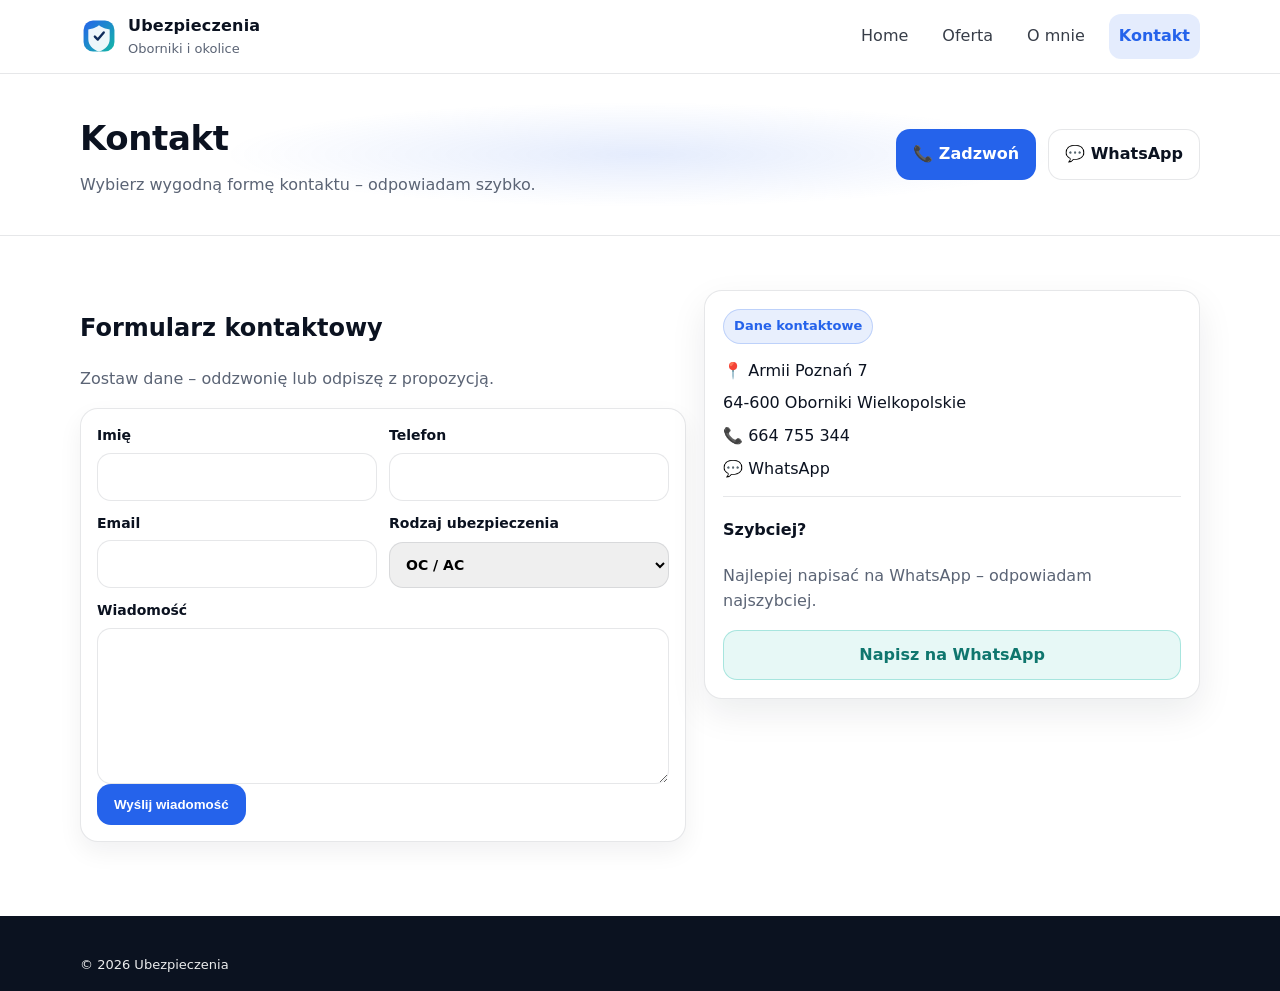
==== kontakt.html @ dd3f680a "Create kontakt.html" ====
<!doctype html>
<html lang="pl">
<head>
  <meta charset="utf-8" />
  <meta name="viewport" content="width=device-width,initial-scale=1" />
  <meta name="description" content="Kontakt – Ubezpieczenia Oborniki Wielkopolskie. Telefon, WhatsApp, formularz." />
  <title>Kontakt | Ubezpieczenia – Oborniki Wielkopolskie</title>

  <link rel="icon" href="assets/logo/logo.svg" type="image/svg+xml">
  <link rel="stylesheet" href="assets/css/style.css">
</head>

<body>

<header class="header">
  <div class="container header__inner">
    <a class="brand" href="index.html">
      <img src="assets/logo/logo.svg" class="brand__logo" alt="Logo" />
      <div class="brand__text">
        <div class="brand__name">Ubezpieczenia</div>
        <div class="brand__sub">Oborniki i okolice</div>
      </div>
    </a>

    <nav class="nav" id="nav">
      <a class="nav__link" href="index.html">Home</a>
      <a class="nav__link" href="oferta.html">Oferta</a>
      <a class="nav__link" href="o-mnie.html">O mnie</a>
      <a class="nav__link is-active" href="kontakt.html">Kontakt</a>
    </nav>

    <button class="burger" id="burger">
      <span></span><span></span><span></span>
    </button>
  </div>
</header>

<main class="page">

  <!-- HERO -->
  <section class="pageHero">
    <div class="container pageHero__inner">
      <div>
        <h1>Kontakt</h1>
        <p class="muted">Wybierz wygodną formę kontaktu – odpowiadam szybko.</p>
      </div>
      <div class="pageHero__cta">
        <a class="btn btn--primary" href="tel:+48664755344">📞 Zadzwoń</a>
        <a class="btn btn--ghost" target="_blank"
           href="https://wa.me/48664755344">
           💬 WhatsApp
        </a>
      </div>
    </div>
  </section>

  <!-- FORMULARZ -->
  <section class="section">
    <div class="container twoCol">

      <div>
        <h2>Formularz kontaktowy</h2>
        <p class="muted">Zostaw dane – oddzwonię lub odpiszę z propozycją.</p>

        <!-- PODMIEŃ YOUR_FORMSPREE_ID -->
        <form class="form"
              action="https://formspree.io/f/YOUR_FORMSPREE_ID"
              method="POST">

          <div class="form__row">
            <label>
              Imię
              <input type="text" name="imie" required>
            </label>

            <label>
              Telefon
              <input type="tel" name="telefon">
            </label>
          </div>

          <div class="form__row">
            <label>
              Email
              <input type="email" name="email">
            </label>

            <label>
              Rodzaj ubezpieczenia
              <select name="rodzaj">
                <option>OC / AC</option>
                <option>Na życie</option>
                <option>Zdrowotne</option>
                <option>Majątkowe</option>
                <option>Firmowe</option>
                <option>Inne</option>
              </select>
            </label>
          </div>

          <label>
            Wiadomość
            <textarea name="wiadomosc" rows="6" required></textarea>
          </label>

          <button class="btn btn--primary" type="submit">
            Wyślij wiadomość
          </button>
        </form>
      </div>

      <!-- DANE KONTAKTOWE -->
      <div class="infoCard">
        <div class="pill pill--blue">Dane kontaktowe</div>

        <div class="miniList" style="margin-top:15px;">
          <div>📍 Armii Poznań 7</div>
          <div>64-600 Oborniki Wielkopolskie</div>
          <div>📞 <a href="tel:+48664755344">664 755 344</a></div>
          <div>💬 <a target="_blank"
              href="https://wa.me/48664755344">WhatsApp</a></div>
        </div>

        <div class="line"></div>

        <h4>Szybciej?</h4>
        <p class="muted">Najlepiej napisać na WhatsApp – odpowiadam najszybciej.</p>

        <a class="btn btn--soft w100"
           target="_blank"
           href="https://wa.me/48664755344">
           Napisz na WhatsApp
        </a>
      </div>

    </div>
  </section>

</main>

<footer class="footer footer--simple">
  <div class="container footer__bottom">
    <div>© <span id="year"></span> Ubezpieczenia</div>
  </div>
</footer>

<script src="assets/js/main.js"></script>
</body>
</html>
---- assets/css/style.css ----
:root{
  --bg:#ffffff;
  --text:#0b1220;
  --muted:#5b6475;
  --border: rgba(15,23,42,.10);

  /* Kolory "osobno", bez miksowania tęczy */
  --blue:#2563eb;     /* główny */
  --navy:#0f2b5b;     /* premium akcent */
  --mint:#14b8a6;     /* drugi akcent (np. CTA soft) */
  --amber:#f59e0b;    /* małe znaczniki */
  --card:#ffffff;
  --alt:#f6f8ff;      /* sekcje jasne */
  --shadow: 0 20px 50px rgba(15,23,42,.10);
  --radius: 18px;
}

*{box-sizing:border-box}
html,body{margin:0;padding:0}
body{
  font-family: ui-sans-serif, system-ui, -apple-system, Segoe UI, Roboto, Arial, "Apple Color Emoji","Segoe UI Emoji";
  color:var(--text);
  background:var(--bg);
  line-height:1.55;
}

a{color:inherit;text-decoration:none}
.container{width:min(1120px, 92%); margin:0 auto}

.topbar{
  background: #0b1220;
  color: rgba(255,255,255,.92);
  font-size:14px;
}
.topbar__inner{
  display:flex; align-items:center; justify-content:space-between;
  padding:10px 0;
  gap:12px;
}
.topbar__left, .topbar__right{display:flex; align-items:center; gap:10px; flex-wrap:wrap}
.topbar__link{opacity:.95}
.topbar__link:hover{opacity:1}
.dot{opacity:.5}
.badge{
  display:inline-flex; align-items:center; padding:4px 10px;
  border-radius:999px;
  background: rgba(255,255,255,.12);
  border: 1px solid rgba(255,255,255,.18);
}

.header{
  position:sticky; top:0; z-index:50;
  background: rgba(255,255,255,.78);
  backdrop-filter: blur(10px);
  border-bottom: 1px solid var(--border);
}
.header__inner{
  display:flex; align-items:center; justify-content:space-between;
  padding:14px 0;
  gap:14px;
}

.brand{display:flex; align-items:center; gap:10px}
.brand__logo{width:38px; height:38px}
.brand__name{font-weight:800; letter-spacing:.2px}
.brand__sub{font-size:13px; color:var(--muted)}

.nav{display:flex; align-items:center; gap:14px}
.nav__link{
  padding:10px 10px;
  color: rgba(11,18,32,.82);
  border-radius:12px;
}
.nav__link:hover{background: rgba(37,99,235,.08)}
.nav__link.is-active{background: rgba(37,99,235,.12); color: var(--blue); font-weight:650}

.burger{display:none; border:0; background:transparent; padding:10px; border-radius:12px}
.burger:hover{background: rgba(37,99,235,.08)}
.burger span{display:block; width:22px; height:2px; background:var(--text); margin:5px 0; border-radius:999px}

.btn{
  display:inline-flex; align-items:center; justify-content:center;
  gap:10px;
  padding:12px 16px;
  border-radius: 14px;
  border: 1px solid var(--border);
  cursor:pointer;
  transition: transform .12s ease, box-shadow .12s ease, background .12s ease;
  user-select:none;
  font-weight:650;
}
.btn:hover{transform: translateY(-1px); box-shadow: 0 12px 28px rgba(15,23,42,.12)}
.btn--small{padding:10px 12px; border-radius: 12px; font-size:14px}

.btn--primary{
  background: var(--blue);
  color:white;
  border-color: rgba(37,99,235,.35);
}
.btn--ghost{
  background: rgba(255,255,255,.70);
}
.btn--soft{
  background: rgba(20,184,166,.10);
  border-color: rgba(20,184,166,.30);
  color: #0f766e;
}

.hero{
  position:relative;
  padding:60px 0 10px;
  overflow:hidden;
}
.hero__inner{
  display:grid;
  grid-template-columns: 1.15fr .85fr;
  align-items:center;
  gap:26px;
}
.hero__bg{
  position:absolute; inset:-40% -20% auto -20%;
  height:520px;
  background: radial-gradient(closest-side, rgba(37,99,235,.16), transparent 60%),
              radial-gradient(closest-side, rgba(20,184,166,.10), transparent 55%);
  pointer-events:none;
}
.kicker{
  display:inline-flex;
  padding:6px 12px;
  border-radius:999px;
  background: rgba(245,158,11,.12);
  border: 1px solid rgba(245,158,11,.25);
  color:#8a5a00;
  font-weight:700;
  font-size:14px;
}
.hero__title{
  margin:14px 0 8px;
  font-size: clamp(30px, 3.5vw, 48px);
  line-height:1.08;
  letter-spacing:-.6px;
}
.accent{color: var(--blue)}
.hero__desc{color:var(--muted); font-size:16.5px; max-width: 58ch}
.hero__cta{display:flex; gap:12px; flex-wrap:wrap; margin-top:18px}

.hero__proof{display:grid; gap:10px; margin-top:16px}
.proof{
  display:flex; align-items:flex-start; gap:10px;
  padding:12px 14px;
  background: rgba(255,255,255,.70);
  border: 1px solid var(--border);
  border-radius: 14px;
}
.proof__icon{width:32px; height:32px; display:grid; place-items:center; border-radius:12px; background: rgba(37,99,235,.10)}
.proof__text{color: rgba(11,18,32,.86)}

.hero__visual{display:flex; justify-content:flex-end}
.cardVisual{
  width:min(420px, 100%);
  border-radius: var(--radius);
  background: white;
  border: 1px solid var(--border);
  box-shadow: var(--shadow);
  padding: 18px;
  position:relative;
}
.cardVisual img{width:100%; height:auto; display:block}
.cardVisual__float{
  position:absolute;
  display:flex;
  gap:8px;
  align-items:center;
}
.cardVisual__float--1{top:16px; left:16px; flex-direction:column; align-items:flex-start}
.cardVisual__float--2{bottom:16px; right:16px}

.miniTag{
  background: rgba(15,43,91,.06);
  border: 1px solid rgba(15,43,91,.16);
  color: var(--navy);
  padding:7px 10px;
  border-radius:999px;
  font-weight:700;
  font-size:13px;
}
.miniTag--alt{
  background: rgba(20,184,166,.10);
  border-color: rgba(20,184,166,.25);
  color:#0f766e;
}
.miniStat{
  padding:10px 12px;
  border-radius: 14px;
  border: 1px solid rgba(37,99,235,.18);
  background: rgba(37,99,235,.08);
  text-align:right;
}
.miniStat__big{font-size:22px; font-weight:900; color: var(--blue); line-height:1}
.miniStat__small{font-size:12px; color: rgba(11,18,32,.70)}

.section{padding:54px 0}
.section--alt{background: var(--alt); border-top: 1px solid var(--border); border-bottom: 1px solid var(--border)}
.section__head{margin-bottom: 18px}
.section__head h2{margin:0 0 8px; font-size:28px; letter-spacing:-.3px}
.section__head p{margin:0; color:var(--muted)}

.grid4{
  display:grid;
  grid-template-columns: repeat(4, 1fr);
  gap:14px;
}
.svc{
  background: white;
  border:1px solid var(--border);
  border-radius: var(--radius);
  padding:16px;
  box-shadow: 0 10px 25px rgba(15,23,42,.06);
  transition: transform .12s ease, box-shadow .12s ease;
}
.svc:hover{transform: translateY(-2px); box-shadow: 0 18px 40px rgba(15,23,42,.10)}
.svc__icon{width:36px; height:36px}
.svc__title{margin-top:10px; font-weight:850}
.svc__desc{margin-top:4px; color:var(--muted); font-size:14px}

.twoCol{
  display:grid;
  grid-template-columns: 1.1fr .9fr;
  gap:18px;
  align-items:start;
}
.muted{color:var(--muted)}
.bullets{display:grid; gap:10px; margin:16px 0}
.bullet{display:flex; gap:10px; align-items:flex-start}
.bullet__dot{
  width:10px; height:10px; margin-top:7px;
  border-radius:50%;
  background: var(--mint);
  box-shadow: 0 0 0 6px rgba(20,184,166,.12);
}

.infoCard{
  background:white;
  border:1px solid var(--border);
  border-radius: var(--radius);
  padding:18px;
  box-shadow: 0 14px 36px rgba(15,23,42,.08);
}
.infoCard__top{display:flex; align-items:center; gap:10px}
.infoCard__icon{width:36px; height:36px}
.infoCard__title{font-weight:900}
.infoCard__sub{color:var(--muted); font-size:13px}

.steps{margin:12px 0 0; padding-left: 18px; color: rgba(11,18,32,.86)}
.steps li{margin:8px 0}
.ctaRow{display:flex; gap:12px; flex-wrap:wrap; margin-top:14px}

.reviews{
  display:grid;
  grid-template-columns: repeat(3, 1fr);
  gap:14px;
}
.review{
  background:white;
  border:1px solid var(--border);
  border-radius: var(--radius);
  padding:16px;
}
.review__stars{color: #f59e0b; letter-spacing:1px}
.review__text{margin-top:8px; font-weight:650}
.review__meta{margin-top:8px; color:var(--muted); font-size:13px}

.center{display:flex; justify-content:center; margin-top:16px}

.finalCta{
  padding:34px 0;
  background: linear-gradient(180deg, rgba(37,99,235,.08), rgba(20,184,166,.06));
  border-top: 1px solid var(--border);
}
.finalCta__inner{
  display:flex; justify-content:space-between; align-items:center; gap:16px; flex-wrap:wrap;
}
.finalCta__buttons{display:flex; gap:12px; flex-wrap:wrap}

.footer{
  padding:26px 0 16px;
  border-top: 1px solid var(--border);
  background: #0b1220;
  color: rgba(255,255,255,.92);
}
.footer a{color: rgba(255,255,255,.92); opacity:.92}
.footer a:hover{opacity:1}
.footer__inner{
  display:grid;
  grid-template-columns: 1.3fr .7fr .7fr;
  gap:18px;
  padding-bottom:14px;
  border-bottom: 1px solid rgba(255,255,255,.10);
}
.footer__brand{display:flex; gap:10px; align-items:center}
.footer__brand img{width:36px; height:36px; background: rgba(255,255,255,.06); border-radius: 12px; padding:6px}
.footer__name{font-weight:900}
.footer__sub{font-size:13px; opacity:.78}
.footer__small{margin-top:10px; font-size:13px; opacity:.82}
.footer__title{font-weight:850; margin-bottom:8px}
.footer__col{display:grid; gap:8px; align-content:start}
.footer__bottom{
  display:flex; justify-content:space-between; gap:12px; flex-wrap:wrap;
  padding-top:12px; font-size:13px;
}
.footer--simple .footer__bottom{border-top:0}

.page{padding-bottom: 20px}
.pageHero{
  padding:38px 0;
  background: radial-gradient(closest-side, rgba(37,99,235,.12), transparent 65%);
  border-bottom: 1px solid var(--border);
}
.pageHero__inner{
  display:flex; justify-content:space-between; align-items:center; gap:14px; flex-wrap:wrap;
}
.pageHero__cta{display:flex; gap:12px; flex-wrap:wrap}
.pageHero h1{margin:0; font-size:34px; letter-spacing:-.4px}
.pageHero p{margin:8px 0 0}

.offerGrid{
  display:grid;
  grid-template-columns: repeat(3, 1fr);
  gap:14px;
}
.offerCard{
  background:white;
  border:1px solid var(--border);
  border-radius: var(--radius);
  padding:16px;
  box-shadow: 0 10px 25px rgba(15,23,42,.06);
}
.offerCard__head{display:flex; align-items:center; gap:10px}
.offerCard__head img{width:34px; height:34px}
.offerCard h2{margin:0; font-size:18px}
.link{display:inline-flex; margin-top:10px; color:var(--blue); font-weight:800}
.link:hover{text-decoration:underline}

.form{
  margin-top:14px;
  background: white;
  border:1px solid var(--border);
  border-radius: var(--radius);
  padding:16px;
  box-shadow: 0 10px 25px rgba(15,23,42,.06);
}
.form label{display:grid; gap:6px; font-weight:750; font-size:14px}
.form input, .form select, .form textarea{
  width:100%;
  padding:12px 12px;
  border-radius: 14px;
  border:1px solid var(--border);
  outline:none;
  font: inherit;
}
.form input:focus, .form select:focus, .form textarea:focus{
  border-color: rgba(37,99,235,.45);
  box-shadow: 0 0 0 4px rgba(37,99,235,.12);
}
.form__row{display:grid; grid-template-columns: 1fr 1fr; gap:12px; margin-bottom:12px}
.form__note{margin:10px 0 0; font-size:13px}
.honeypot{display:none !important}

.pill{
  display:inline-flex;
  padding:6px 10px;
  border-radius:999px;
  background: rgba(15,43,91,.08);
  border: 1px solid rgba(15,43,91,.18);
  color: var(--navy);
  font-weight:850;
  font-size:13px;
}
.pill--blue{
  background: rgba(37,99,235,.10);
  border-color: rgba(37,99,235,.22);
  color: var(--blue);
}
.mt8{margin-top:8px}
.w100{width:100%}
.line{height:1px; background: var(--border); margin:14px 0}
.miniList{display:grid; gap:8px; margin-top:10px}

@media (max-width: 980px){
  .hero__inner{grid-template-columns:1fr; padding-bottom: 14px}
  .hero__visual{justify-content:flex-start}
  .grid4{grid-template-columns: repeat(2, 1fr)}
  .twoCol{grid-template-columns:1fr}
  .reviews{grid-template-columns:1fr}
  .offerGrid{grid-template-columns:1fr}
}

@media (max-width: 760px){
  .nav{
    position: fixed; inset: 64px 12px auto 12px;
    background: rgba(255,255,255,.96);
    border: 1px solid var(--border);
    border-radius: 18px;
    padding: 12px;
    box-shadow: var(--shadow);
    display:none;
    flex-direction:column;
    align-items:stretch;
  }
  .nav.is-open{display:flex}
  .burger{display:inline-block}
  .form__row{grid-template-columns:1fr}
}
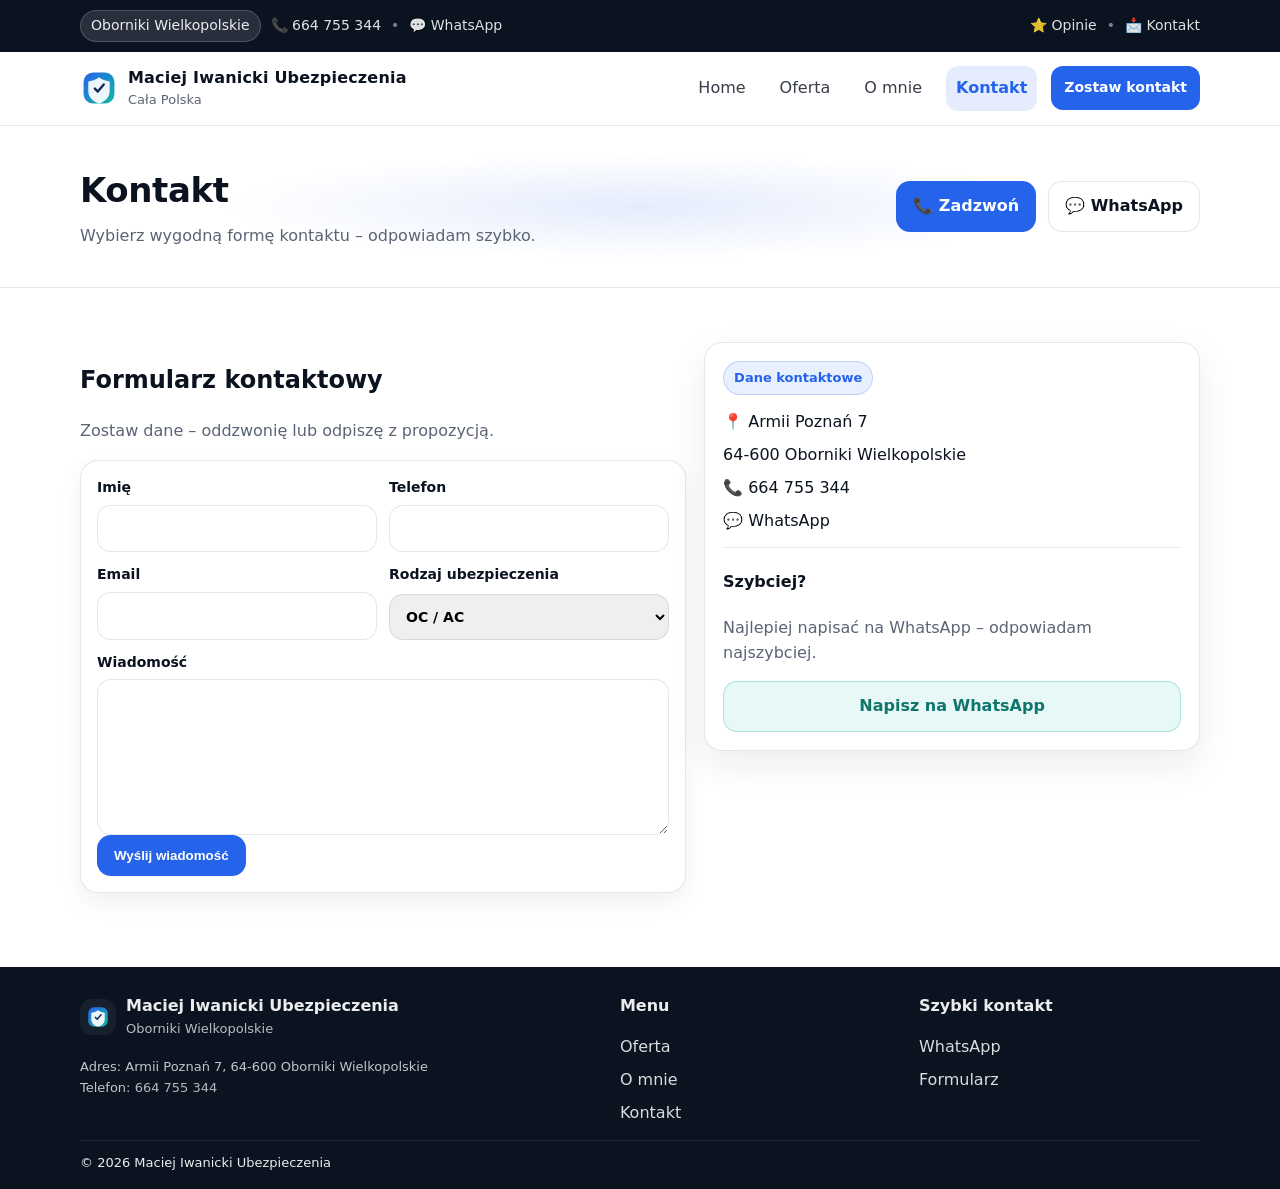
==== commit 75146a6f: "Update kontakt.html" ====
--- a/kontakt.html
+++ b/kontakt.html
@@ -3,8 +3,8 @@
 <head>
   <meta charset="utf-8" />
   <meta name="viewport" content="width=device-width,initial-scale=1" />
-  <meta name="description" content="Kontakt – Ubezpieczenia Oborniki Wielkopolskie. Telefon, WhatsApp, formularz." />
-  <title>Kontakt | Ubezpieczenia – Oborniki Wielkopolskie</title>
+  <meta name="description" content="Kontakt – Maciej Iwanicki Ubezpieczenia. Telefon, WhatsApp, formularz." />
+  <title>Kontakt | Maciej Iwanicki Ubezpieczenia</title>
 
   <link rel="icon" href="assets/logo/logo.svg" type="image/svg+xml">
   <link rel="stylesheet" href="assets/css/style.css">
@@ -12,13 +12,34 @@
 
 <body>
 
+<!-- TOP BAR -->
+<div class="topbar">
+  <div class="container topbar__inner">
+    <div class="topbar__left">
+      <span class="badge">Oborniki Wielkopolskie</span>
+      <a class="topbar__link" href="tel:+48664755344">📞 664 755 344</a>
+      <span class="dot">•</span>
+      <a class="topbar__link" target="_blank" rel="noopener"
+         href="https://wa.me/48664755344">
+         💬 WhatsApp
+      </a>
+    </div>
+    <div class="topbar__right">
+      <a class="topbar__link" href="index.html#opinie">⭐ Opinie</a>
+      <span class="dot">•</span>
+      <a class="topbar__link" href="kontakt.html">📩 Kontakt</a>
+    </div>
+  </div>
+</div>
+
+<!-- HEADER -->
 <header class="header">
   <div class="container header__inner">
     <a class="brand" href="index.html">
       <img src="assets/logo/logo.svg" class="brand__logo" alt="Logo" />
       <div class="brand__text">
-        <div class="brand__name">Ubezpieczenia</div>
-        <div class="brand__sub">Oborniki i okolice</div>
+        <div class="brand__name">Maciej Iwanicki Ubezpieczenia</div>
+        <div class="brand__sub">Cała Polska</div>
       </div>
     </a>
 
@@ -27,6 +48,7 @@
       <a class="nav__link" href="oferta.html">Oferta</a>
       <a class="nav__link" href="o-mnie.html">O mnie</a>
       <a class="nav__link is-active" href="kontakt.html">Kontakt</a>
+      <a class="btn btn--small btn--primary" href="#formularz">Zostaw kontakt</a>
     </nav>
 
     <button class="burger" id="burger">
@@ -55,14 +77,14 @@
   </section>
 
   <!-- FORMULARZ -->
-  <section class="section">
+  <section class="section" id="formularz">
     <div class="container twoCol">
 
       <div>
         <h2>Formularz kontaktowy</h2>
         <p class="muted">Zostaw dane – oddzwonię lub odpiszę z propozycją.</p>
 
-        <!-- PODMIEŃ YOUR_FORMSPREE_ID -->
+        <!-- PODMIEŃ ID FORMULARZA -->
         <form class="form"
               action="https://formspree.io/f/YOUR_FORMSPREE_ID"
               method="POST">
@@ -109,7 +131,7 @@
         </form>
       </div>
 
-      <!-- DANE KONTAKTOWE -->
+      <!-- DANE -->
       <div class="infoCard">
         <div class="pill pill--blue">Dane kontaktowe</div>
 
@@ -138,9 +160,39 @@
 
 </main>
 
-<footer class="footer footer--simple">
+<!-- IDENTYCZNA STOPKA -->
+<footer class="footer">
+  <div class="container footer__inner">
+    <div class="footer__col">
+      <div class="footer__brand">
+        <img src="assets/logo/logo.svg" alt="" />
+        <div>
+          <div class="footer__name">Maciej Iwanicki Ubezpieczenia</div>
+          <div class="footer__sub">Oborniki Wielkopolskie</div>
+        </div>
+      </div>
+      <div class="footer__small">
+        Adres: Armii Poznań 7, 64-600 Oborniki Wielkopolskie<br />
+        Telefon: <a href="tel:+48664755344">664 755 344</a>
+      </div>
+    </div>
+
+    <div class="footer__col">
+      <div class="footer__title">Menu</div>
+      <a href="oferta.html">Oferta</a>
+      <a href="o-mnie.html">O mnie</a>
+      <a href="kontakt.html">Kontakt</a>
+    </div>
+
+    <div class="footer__col">
+      <div class="footer__title">Szybki kontakt</div>
+      <a target="_blank" rel="noopener" href="https://wa.me/48664755344">WhatsApp</a>
+      <a href="#formularz">Formularz</a>
+    </div>
+  </div>
+
   <div class="container footer__bottom">
-    <div>© <span id="year"></span> Ubezpieczenia</div>
+    <div>© <span id="year"></span> Maciej Iwanicki Ubezpieczenia</div>
   </div>
 </footer>
 
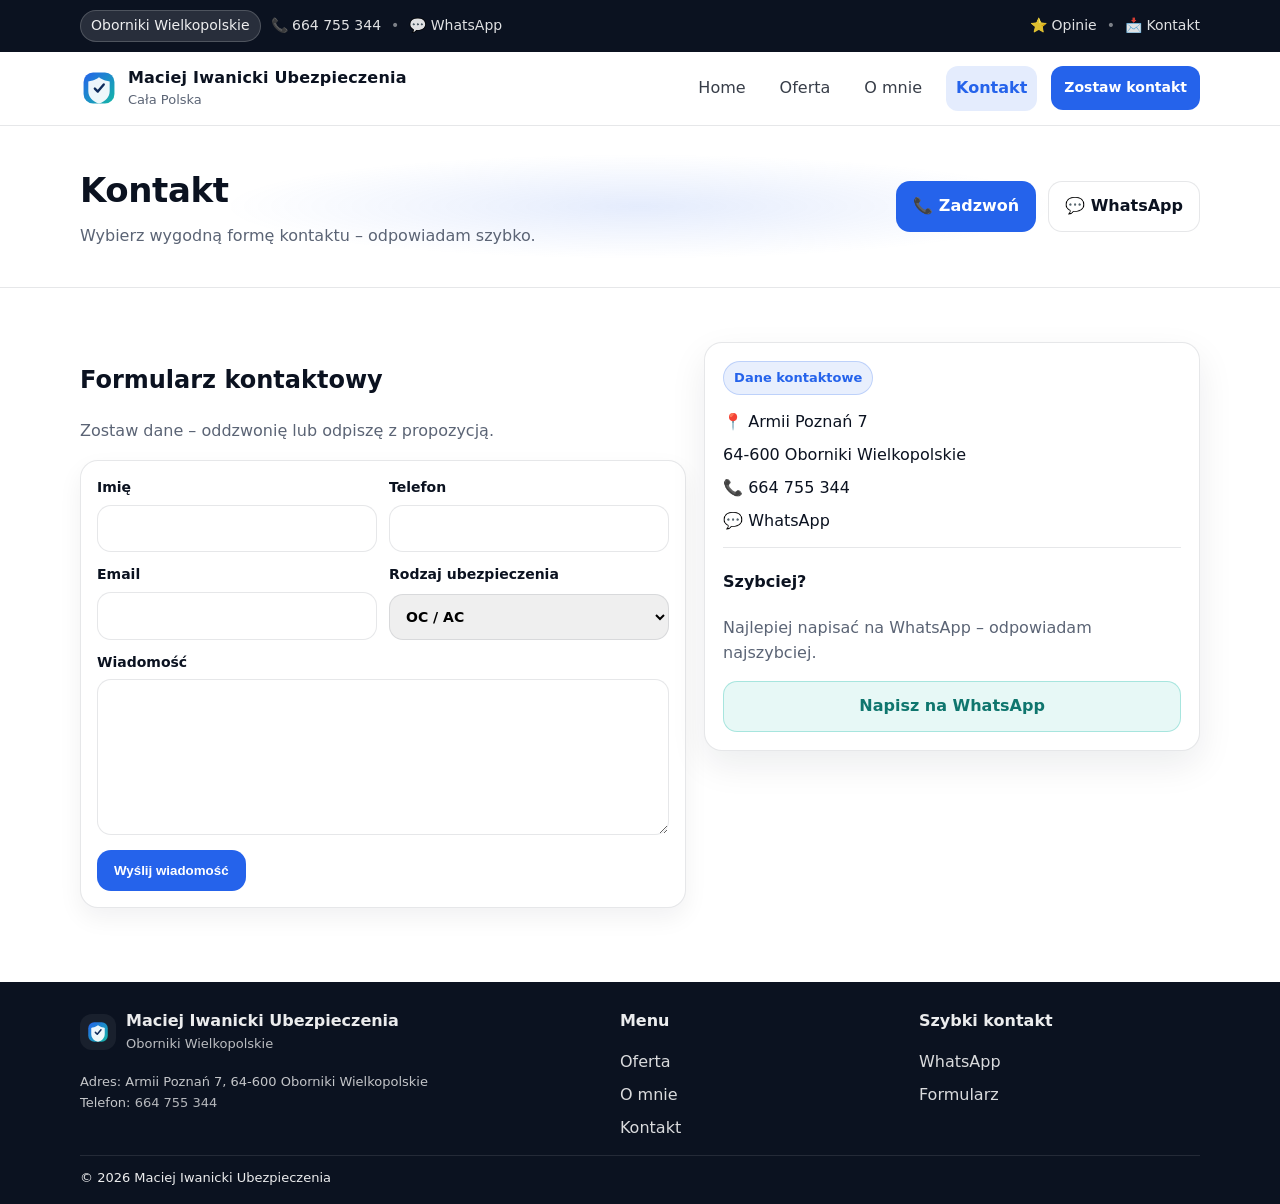
==== commit 937e85ff: "Update kontakt.html" ====
--- a/kontakt.html
+++ b/kontakt.html
@@ -86,7 +86,7 @@
 
         <!-- PODMIEŃ ID FORMULARZA -->
         <form class="form"
-              action="https://formspree.io/f/YOUR_FORMSPREE_ID"
+              action="https://formspree.io/f/xgvzkklz"
               method="POST">
 
           <div class="form__row">
@@ -125,7 +125,7 @@
             <textarea name="wiadomosc" rows="6" required></textarea>
           </label>
 
-          <button class="btn btn--primary" type="submit">
+          <button class="btn btn--primary testt" type="submit">
             Wyślij wiadomość
           </button>
         </form>
--- a/assets/css/style.css
+++ b/assets/css/style.css
@@ -133,6 +133,9 @@
   color:#8a5a00;
   font-weight:700;
   font-size:14px;
+}
+.testt{
+  margin-top:15px;
 }
 .hero__title{
   margin:14px 0 8px;
@@ -411,3 +414,4 @@
   .burger{display:inline-block}
   .form__row{grid-template-columns:1fr}
 }
+
